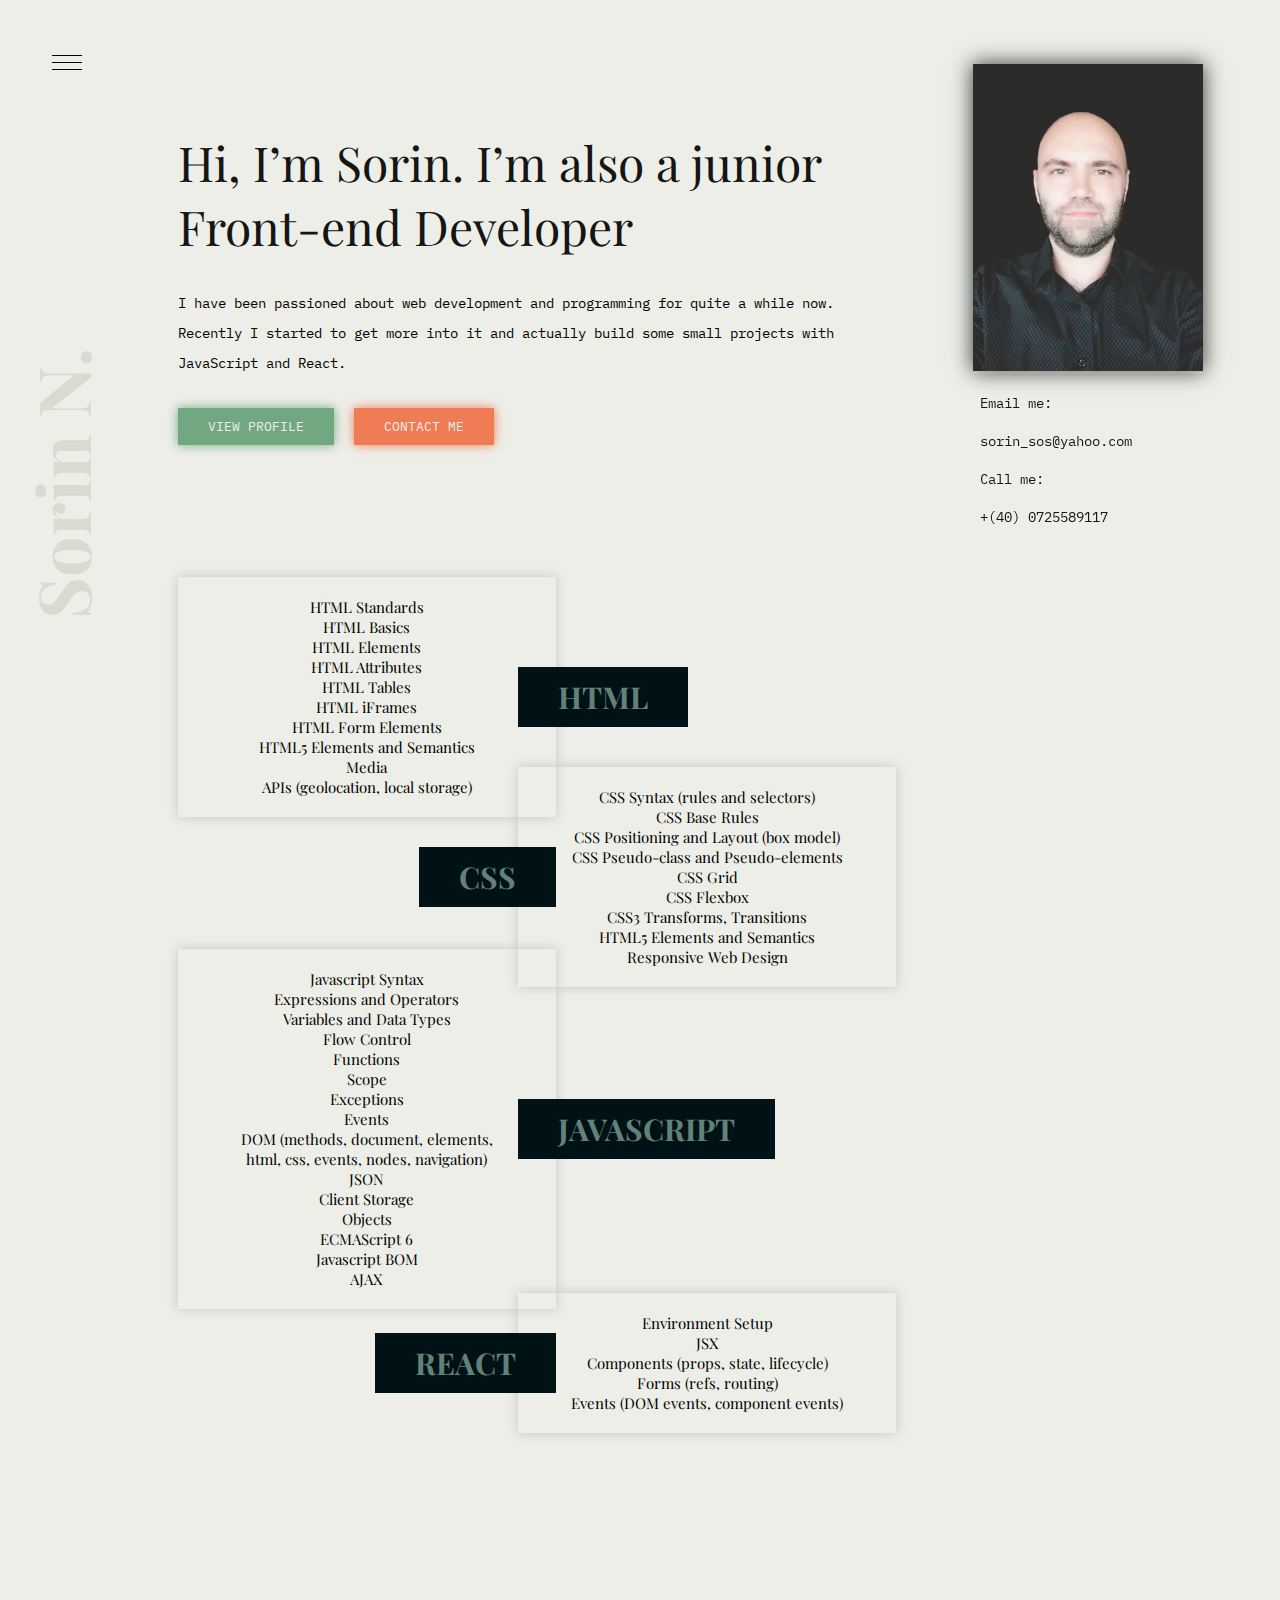
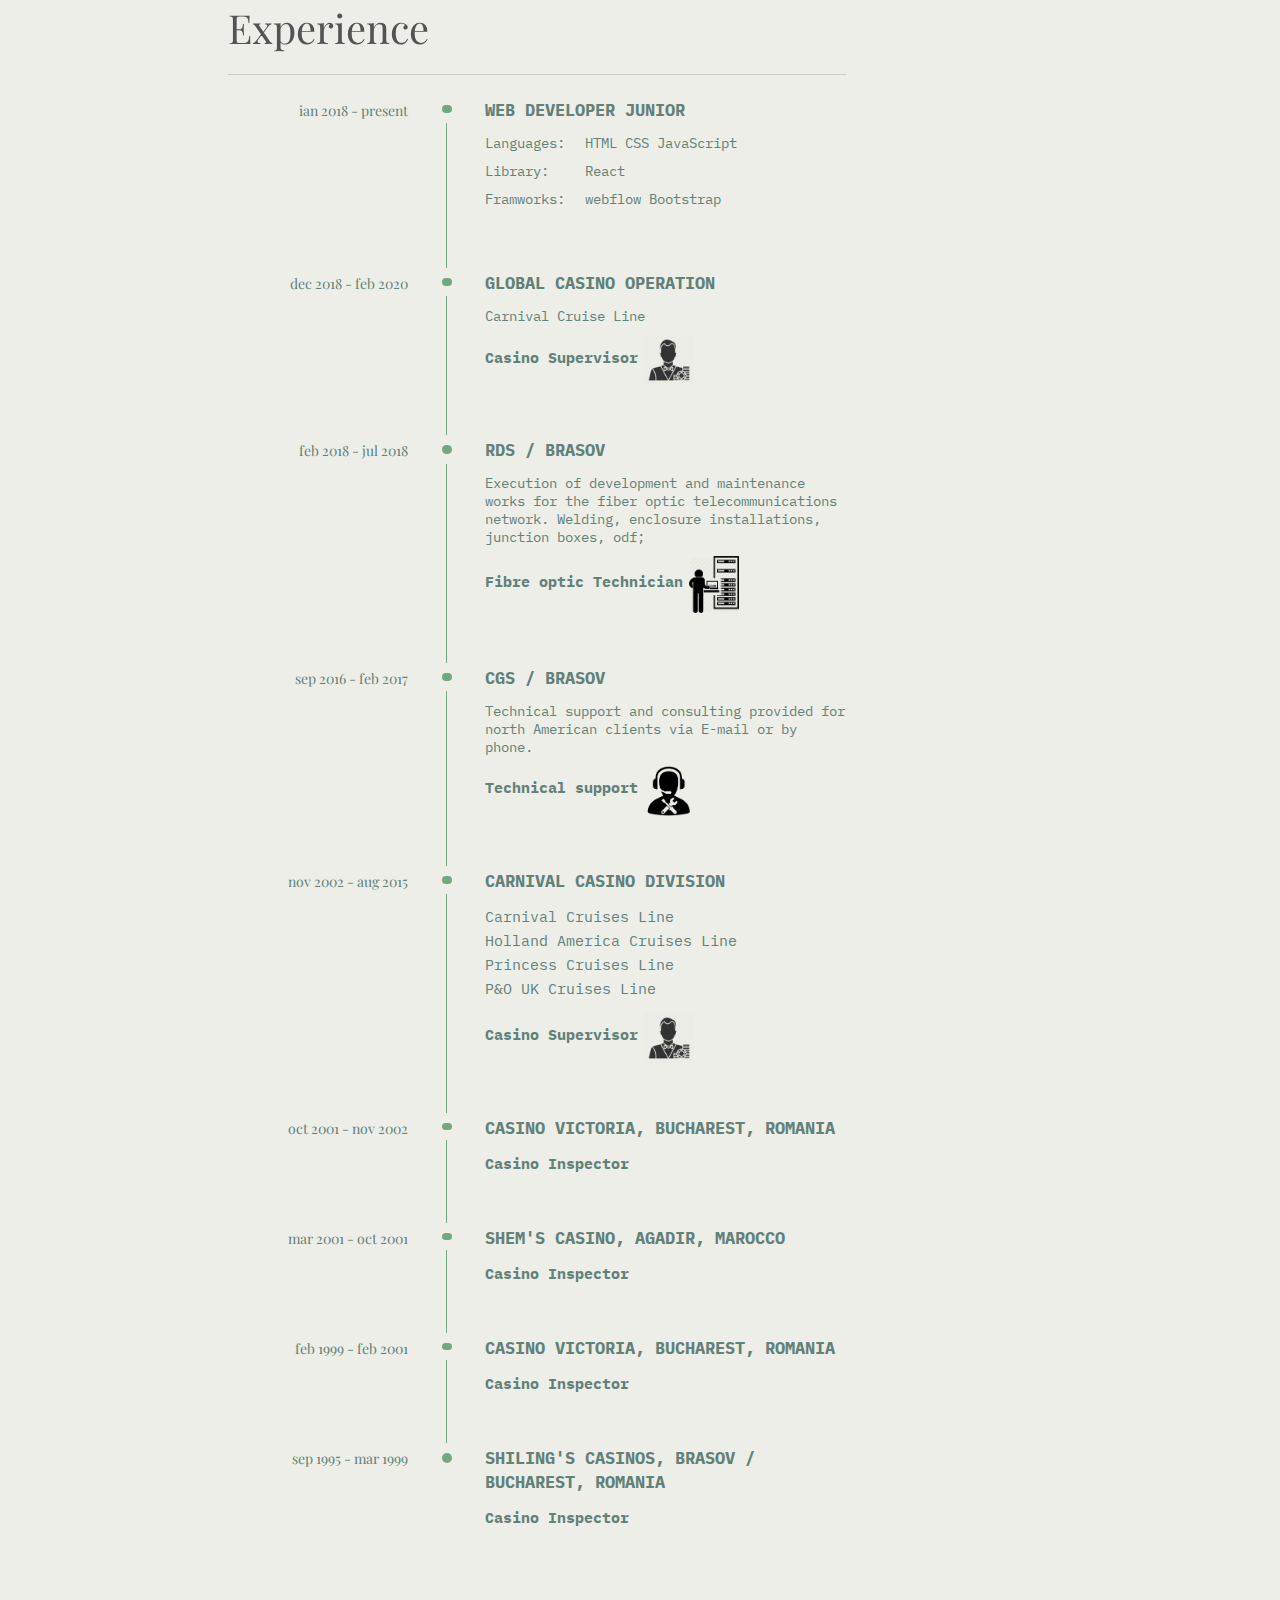
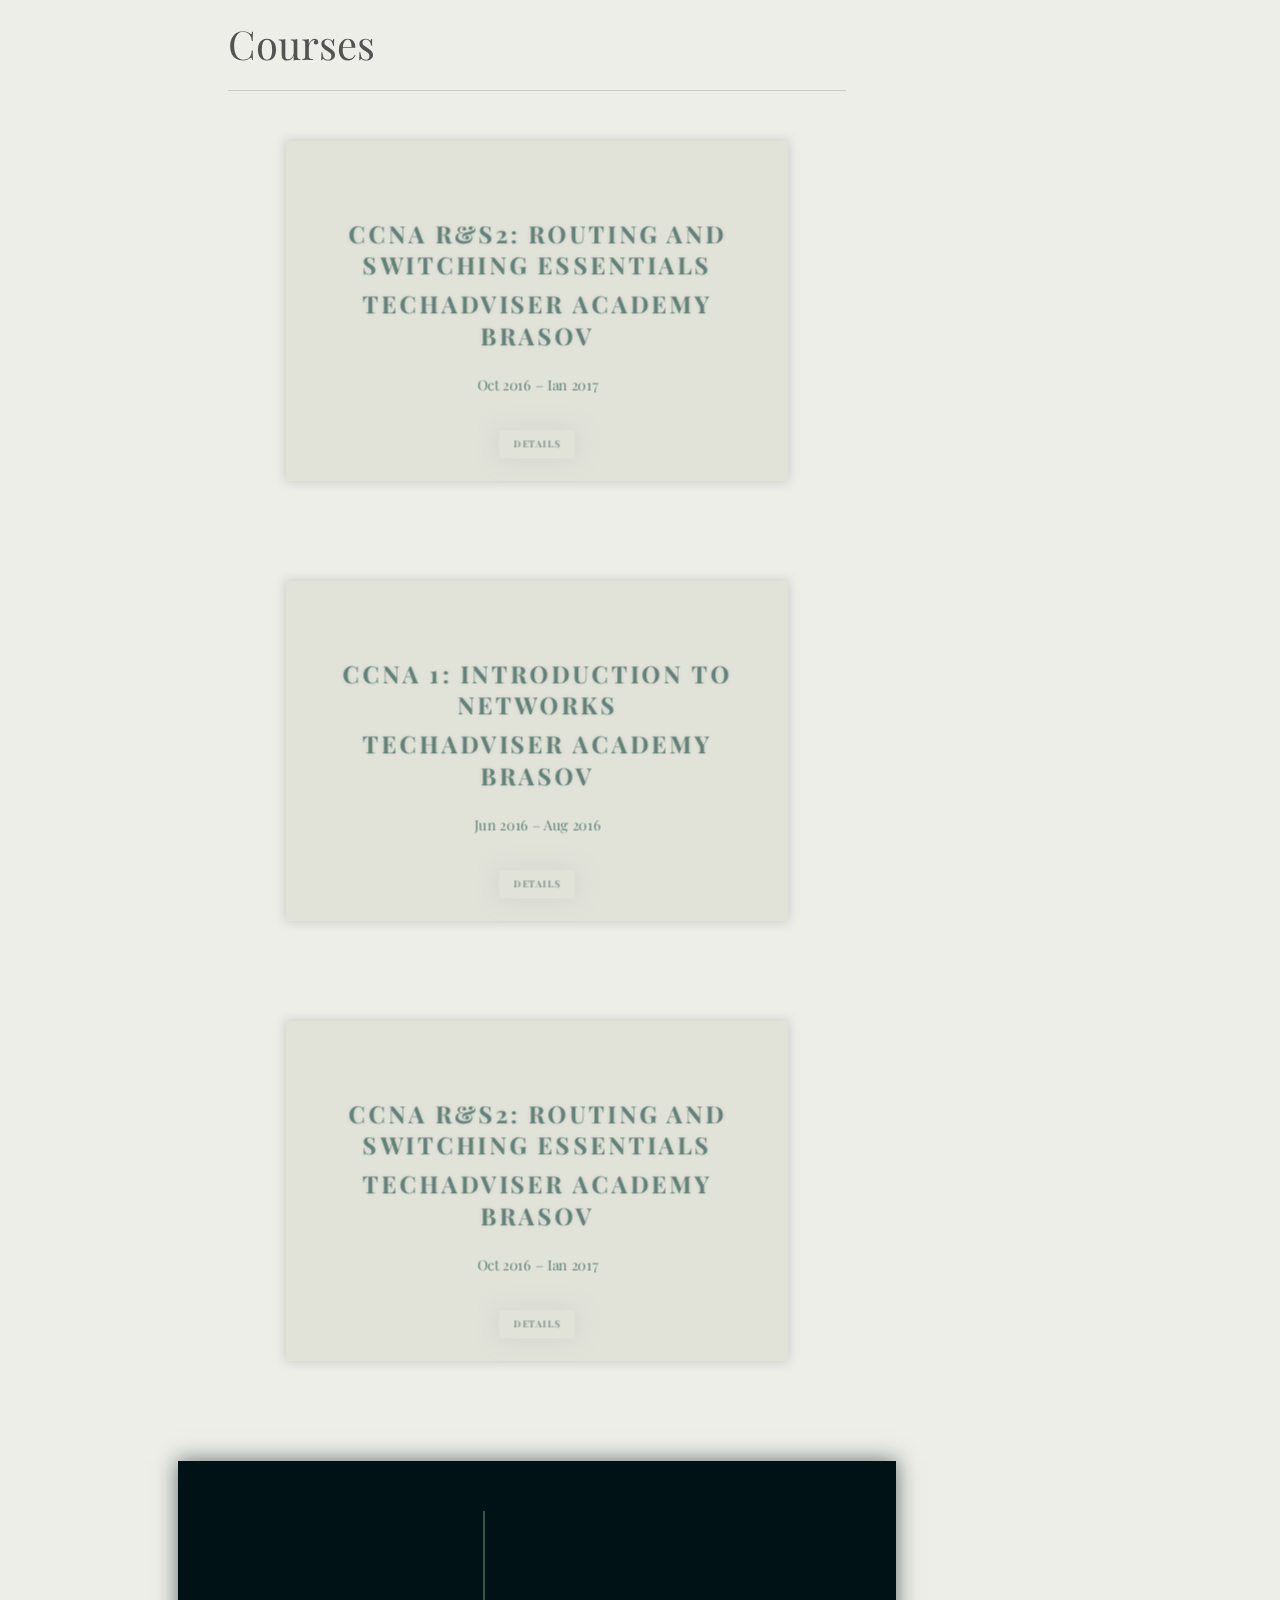
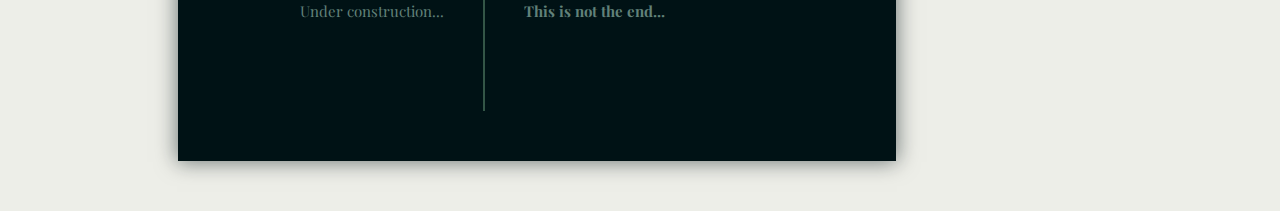
==== index.html @ 66f5b44e "first commit" ====
<!DOCTYPE html>
<html lang="en">
  <head>
    <title>Document</title>
    <meta charset="UTF-8" />
    <meta http-equiv="X-UA-Compatible" content="IE=edge" />
    <meta name="viewport" content="width=device-width, initial-scale=1.0" />
    <link rel="stylesheet" href="styles/styles.css" />
    <link rel="stylesheet" href="styles/styles-toogle-menu.css" />
    <link rel="stylesheet" href="3danimation/3d-styles.css">
    <link rel="stylesheet" href="styles/skills-styles.css">
    
    <script src="scrips.js" defer></script>
  </head>
  <body>
    <nav class="menu"> 
      <div id="menuButton" class="menu-button" >
        <span class="firstBar"></span>
        <span class="secondBar"></span>
        <span class="thirthBar"></span>
      </div>
      <ul id="menuNav" class="menu-nav-links">
        <li>
          <a href="#home">
            Home
            <div class="hover-line"></div>
          </a>
        </li>
        <li>
          <a href="#home">
            About
            <div class="hover-line"></div>
          </a>
        </li>
        <li>
          <a href="#experience">
            Experience
            <div class="hover-line"></div>
          </a>
        </li>
        <li>
          <a href="#studies">
            studies
            <div class="hover-line"></div>
          </a>
        </li>
        <li>
          <a href="#">
            Contact
            <div class="hover-line"></div>
          </a>
        </li>
        
      </ul>
      <div id="navBackground" class="nav-background"></div>
    </nav>
    <main>
      <aside class="left-block" >
        <h1>Sorin N.</h1>
      </aside>

      <section class="middle-block" id='home'>
        <header class="intro" >
          <h1 class="">
            Hi, I’m Sorin. I’m also a junior Front-end Developer  
          </h1>
          <p>
            I have been passioned about web development and programming for quite a while now. Recently I started to get more into it and actually build some small projects with JavaScript and React.
          </p>
          <div class="btn">
            <button>view profile</button>
            <button>contact me</button>
          </div>
        </header>
        <section class='skills-container'>    

          <article class="skills">
            <header class="header-container-left">
              <h1>html</h1>
            </header>
            <div class="list-container-right">
              <ul>
                <li>HTML Standards</li>
                <li>HTML Basics</li>
                <li>HTML Elements</li>
                <li>HTML Attributes</li>
                <li>HTML Tables</li>
                <li>HTML iFrames</li>
                <li>HTML Form Elements</li>
                <li>HTML5 Elements and Semantics</li>
                <li>Media</li>
                <li>APIs (geolocation, local storage)</li>
              </ul>
            </div>
          </article>

          <article class="skills">
            <header class="header-container-right">
              <h1>css</h1>
            </header>
            <div class="list-container-left">
              <ul class="css-list">
                <li>CSS Syntax (rules and selectors)</li>
                <li>CSS Base Rules</li>
                <li>CSS Positioning and Layout (box model)</li>
                <li>CSS Pseudo-class and Pseudo-elements</li>
                <li>CSS Grid</li>
                <li>CSS Flexbox</li>
                <li>CSS3 Transforms, Transitions</li>
                <li>HTML5 Elements and Semantics</li>
                <li>Responsive Web Design</li>
              </ul>
            </div>
          </article>

          <article class="skills">
            <header class="header-container-left">
              <h1>javascript</h1>
            </header>
            <div class="list-container-right">
              <ul class="javascript-list">
                <li>Javascript Syntax</li>
                <li>Expressions and Operators</li>
                <li>Variables and Data Types</li>
                <li>Flow Control</li>
                <li>Functions</li>
                <li>Scope</li>
                <li>Exceptions</li>
                <li>Events</li>
                <li>DOM (methods, document, elements, html, css, events, nodes, navigation)</li>
                <li>JSON</li>
                <li>Client Storage</li>
                <li>Objects</li>
                <li>ECMAScript 6</li>
                <li>Javascript BOM</li>
                <li>AJAX</li>
              </ul>
            </div>
          </article>

          <article class="skills">
            <header class="header-container-right">
              <h1>react</h1>
            </header>
            <div class="list-container-left">
              <ul class='react-list'>
                <li>Environment Setup</li>
                <li>JSX</li>
                <li>Components (props, state, lifecycle)</li>
                <li>Forms (refs, routing)</li>
                <li>Events (DOM events, component events)</li>
              </ul>
            </div>
          </article>

        </section>

        <div class="experience" id='experience'>
          <h2>Experience</h2>
        </div>
        <article class="work-experience">
          <div class="years">
            <p>ian 2018 - present</p>
          </div>
          <div class="time-line">
            <div class="time-line-dot"></div>
            <div class="time-line-bar"></div>
          </div>
          <div class="work-details">
            <h3>Web Developer Junior</h3>
            <div class='technologies'>
              <p>Languages:</p><P>HTML CSS JavaScript</P>
              <p>Library:</p><P>React</P>
              <p>Framworks:</p><p>webflow Bootstrap</p>
            </div>
          </div>
        </article>
        <article class="work-experience">
          <div class="years">
            <p>dec 2018 - feb 2020</p>
            
          </div>
          <div class="time-line">
            <div class="time-line-dot"></div>
            <div class="time-line-bar"></div>
          </div>
          <div class="work-details">
            <h3>Global Casino Operation</h3>
            <p>Carnival Cruise Line</p>
            <h4>Casino Supervisor</h4>
            <img src="images/sup-icon.webp" alt="">
          </div>
        </article>
        <article class="work-experience">
          <div class="years">
            <p>feb 2018 - jul 2018</p>
          </div>
          <div class="time-line">
            <div class="time-line-dot"></div>
            <div class="time-line-bar"></div>
          </div>
          <div class="work-details">
            <h3>RDS / Brasov</h3>
            <p>
              Execution of development and maintenance works for the fiber optic telecommunications
              network. Welding, enclosure installations, junction boxes, odf;
            </p>
            <h4>Fibre optic Technician</h4>
            <img src="images/server-engineer-011-256.webp" alt="">
          </div>
        </article>
        <article class="work-experience">
          <div class="years">
            <p>sep 2016 - feb 2017</p>
          </div>
          <div class="time-line">
            <div class="time-line-dot"></div>
            <div class="time-line-bar"></div>
          </div>
          <div class="work-details">
            <h3>CGS / Brasov</h3>
            <p>
              Technical support and consulting provided for north American clients via E-mail or by
              phone.
            </p>
            <h4>Technical support</h4>
            <img src="images/technical-support-icons.png" alt="">
          </div>
        </article>
        <article class="work-experience">
          <div class="years">
            <p>nov 2002 - aug 2015</p>
          </div>
          <div class="time-line">
            <div class="time-line-dot"></div>
            <div class="time-line-bar"></div>
          </div>
          <div class="work-details">
            <h3>Carnival Casino Division</h3>
            <p>
              <ul class="cruises-line-list">
                <li>Carnival Cruises Line</li>
                <li>Holland America Cruises Line</li>
                <li>Princess Cruises Line</li>
                <li>P&O UK Cruises Line</li>
              </ul>
            </p>
            <h4>Casino Supervisor</h4>
            <img src="images/sup-icon.webp" alt="">
          </div>
        </article>
        <article class="work-experience">
          <div class="years">
            <p>oct 2001 - nov 2002</p>
          </div>
          <div class="time-line">
            <div class="time-line-dot"></div>
            <div class="time-line-bar"></div>
          </div>
          <div class="work-details">
            <h3>Casino Victoria, Bucharest, Romania</h3>
            <p>
             
            </p>
            <h4>Casino Inspector</h4>
            <img src="images/casino-inspector.webp" alt="">
          </div>
        </article>
        <article class="work-experience">
          <div class="years">
            <p>mar 2001 - oct 2001</p>
          </div>
          <div class="time-line">
            <div class="time-line-dot"></div>
            <div class="time-line-bar"></div>
          </div>
          <div class="work-details">
            <h3>Shem's Casino, Agadir, Marocco</h3>
            <p>
              
            </p>
            <h4>Casino Inspector</h4>
            <img src="images/casino-inspector.webp" alt="">
          </div>
        </article>
        <article class="work-experience">
          <div class="years">
            <p>feb 1999 - feb 2001</p>
          </div>
          <div class="time-line">
            <div class="time-line-dot"></div>
            <div class="time-line-bar"></div>
          </div>
          <div class="work-details">
            <h3>Casino Victoria, Bucharest, Romania</h3>
            <p>
              
            </p>
            <h4>Casino Inspector</h4>
            <img src="images/casino-inspector.webp" alt="">
          </div>
        </article>
        <article class="work-experience">
          <div class="years">
            <p>sep 1995 - mar 1999</p>
          </div>
          <div class="time-line">
            <div class="time-line-dot"></div>
            
          </div>
          <div class="work-details">
            <h3>Shiling's Casinos, Brasov / Bucharest, Romania</h3>
            <p>

            </p>
            <h4>Casino Inspector</h4>
            <img src="images/casino-inspector.webp" alt="">
          </div>
        </article>
        <div class="experience">
          <h2>Courses</h2>
        </div>
        
        <section class="courses" id='studies'>
          <div class="wrapper">
            <div class="card">
              <input type="checkbox" id="card1" class="more" aria-hidden="true" />
              <div class="content">
                <div class="front">
                  <div class="inner">
                    <h2>CCNA R&S2: Routing and Switching Essentials</h2>
                    <h2>Techadviser Academy Brasov</h2>
                    <p>Oct 2016 – Ian 2017</p>
                    <label for="card1" class="button" aria hidden="true">Details</label>
                  </div>
                </div>
                <div class="back">
                  <div class="inner">
                    <div class="description">
                      <ul>
                        <li>Understand and describe basic switching concepts and the operation of Cisco
                          switches</li>
                        <li>Understand and describe enhanced switching technologies</li>
                        <li>Understand and describe dynamic routing protocols, distance vector routing
                          protocols and link state routing protocols</li>
                        <li>Configure and troubleshoot basic operations in a small switched and routed
                          network</li>
                        <li>Configure and troubleshootVLANs and inter-VLAN routing</li>
                        <li>Understand and describe the purpose and types of access control lists (ACLs)</li>
                        <li>Configure, monitor, and troubleshoot ACLs for IPv4 and IPv6</li>
                        <li>Understand and describe the operations and benefits of Dynamic</li>
                        <li>Host Configuration Protocol(DHCP) and Domain Name System (DNS) for IPv4
                          and IPv6</li>
                        <li>Understand and describe the operations and benefits of Network Address
                          Translation (NAT)</li>
                        <li>Configure and troubleshoot NAT operation</li>
                      </ul>
                    </div>
                    <label for="card1" class="button return" aria-hidden="true">back</label>
                  </div>
                </div>
              </div>
            </div>
          </div>
          <div class="wrapper">
            <div class="card">
              <input type="checkbox" id="card2" class="more" aria-hidden="true" />
              <div class="content">
                <div class="front">
                  <div class="inner">
                    <h2>CCNA 1: Introduction to networks</h2>
                    <h2>Techadviser Academy Brasov</h2>
                    <p>Jun 2016 – Aug 2016</p>
                    <label for="card2" class="button" aria hidden="true">Details</label>
                  </div>
                </div>
                <div
                  class="back red"
                  style="background-image: url('/images/maik-jonietz-nZcMWOKAJrY-unsplash.jpg')"
                >
                  <div class="inner">
                    <div class="description">
                      <ul>
                        <li>Understand and describe the devices and services used to support communications in data networks and the Internet</li>
                        <li>Understand and describe the role of protocol layers in data networks</li>
                        <li>Understand and describe the importance of addressing and naming schemes at
                          various layers of data networks in IPv4 and IPv6 environments</li>
                        <li>Design, calculate, and apply subnet masks and addresses to fulfil given
                          requirements in · IPv4 and IPv6 networks</li>
                        <li>Explain fundamental Ethernet concepts such as media, services, and opera6ons
                          Build a simple Ethernet network using routers and switches</li>
                        <li>Build a simple Ethernet network using routers and switches</li>
                        <li>Use Cisco command-line interface (CLI) commands to perform basic router and
                          switch configurations</li>
                        <li>Understand and describe the operations and benefits of Dynamic</li>
                        <li>Utilise common network u6li6es to verify small network opera6ons and analyse
                          data traffic</li>
                      </ul>
                    </div>
                    <label for="card2" class="button return" aria-hidden="true">back</label>
                  </div>
                </div>
              </div>
            </div>
          </div>
          <div class="wrapper">
            <div class="card">
              <input type="checkbox" id="card4" class="more" aria-hidden="true" />
              <div class="content">
                <div
                  class="front red"
                  style="background-image: url('/images/maik-jonietz-nZcMWOKAJrY-unsplash.jpg')"
                >
                  <div class="inner">
                    <h2>CCNA R&S2: Routing and Switching Essentials</h2>
                    <h2>Techadviser Academy Brasov</h2>
                    <p>Oct 2016 – Ian 2017</p>
                    <label for="card4" class="button" aria hidden="true">Details</label>
                  </div>
                </div>
                <div
                  class="back red"
                  style="background-image: url('/images/maik-jonietz-nZcMWOKAJrY-unsplash.jpg')"
                >
                  <div class="inner">
                    <div class="description">
                      <ul>
                        <li>Understand and describe basic switching concepts and the operation of Cisco
                          switches</li>
                        <li>Understand and describe enhanced switching technologies</li>
                        <li>Understand and describe dynamic routing protocols, distance vector routing
                          protocols and link state routing protocols</li>
                        <li>Configure and troubleshoot basic operations in a small switched and routed
                          network</li>
                        <li>Configure and troubleshootVLANs and inter-VLAN routing</li>
                        <li>stand and describe the purpose and types of access control lists (ACLs)</li>
                        <li>Configure, monitor, and troubleshoot ACLs for IPv4 and IPv6</li>
                        <li>Understand and describe the operations and benefits of Dynamic</li>
                        <li>Host Configuration Protocol(DHCP) and Domain Name System (DNS) for IPv4
                          and IPv6</li>
                        <li>Understand and describe the operations and benefits of Network Address
                          Translation (NAT)</li>
                        <li>Configure and troubleshoot NAT operation</li>
                      </ul>
                    </div>
                    <label for="card4" class="button return" aria-hidden="true">back</label>
                  </div>
                </div>
              </div>
            </div>
          </div> 
        </section>
        
        <footer class="page-footer">
          
        </footer>
        <template class="template">
          <div class='footer-content'>
            <div class="footer-pic"></div>
            <div class="line-between"></div>
            <div class="footer-contact">
              <div class='email-details'>Email me:
                <a href="mailto:sorin_sos@yahoo.com?subject=subject">
                  sorin_sos@yahoo.com
                  <div class="hover-line"></div>
                </a>
              </div>
              <div class='phone-details'>Call me:
                <a href="tel:40725589117">
                  +(40) 0725589117
                <div class="hover-line"></div>
                </a>
              </div>
            </div>
          </div>
        </template>

        <template class="template1">
          <div class='footer-content'>
            <p>Under construction...</p>
            <div class="line-between"></div>
            <h2 class="footer-contact">
              This is not the end...
            </h2>
          </div>
        </template>

      </section>

      <aside class="right-block">
        <div class="cv-pic">
          <img src="images/Sorin N. C.V. pic.png" alt="" />
          <div class="overlay"></div>
        </div>
        <div class="contact">
          <div>Email me:</div>
          <a href="mailto:sorin_sos@yahoo.com?subject=subject">
            sorin_sos@yahoo.com
            <div class="hover-line"></div>
          </a>
          <div>Call me:</div>
          <a href="tel:40725589117">
            +(40) 0725589117
            <div class="hover-line"></div>
          </a>
        </div>
      </aside>

    </main>
  </body>
</html>
---- styles/styles.css ----
@import url('https://fonts.googleapis.com/css2?family=IBM+Plex+Mono&display=swap');
@import url('https://fonts.googleapis.com/css2?family=Playfair+Display&display=swap');
* {
  margin: 0;
  padding: 0;
  box-sizing: border-box;
}
html {
  font-size: 10px;
  scroll-behavior: smooth;
}
body {
  background-color: #edeee8;
  font-family: 'Playfair Display', serif;
  margin: 0 auto;
  font-size: 10px;
  scroll-behavior: smooth;
}
a {
  position: relative;
  text-decoration: none;
  color: #151515;
}
ul li {
  list-style: none;
}
.menu {
  position: fixed;
  display: flex;
  margin: 2.5vw;
  align-items: center;
  z-index: 1;
}
.menu-button {
  display: flex;
  flex-direction: column;
  justify-content: center;
  align-items: center;
  padding: 20px;
  z-index: 2;
}
.menu-button span {
  flex-basis: 1px;
  width: 30px;
  background-color: black;
  margin: 3px 0;
  transition: all 0.5s;
}
.menu-nav-links {
  display: grid;
  grid-template-columns: repeat(6, auto);
  grid-gap: 20px;
  align-items: center;
  justify-content: center;
  list-style-type: none;
  overflow: hidden;
  width: 0%;
  opacity: 0;
  transition: all 0.7s;
  z-index: 3;
}
.menu-nav-links a {
  display: block;
  text-transform: uppercase;
  font-size: 1.3rem;
  letter-spacing: 1px;
}
.nav-background {
  position: absolute;
  left: 0%;
  top: 0%;
  right: 0%;
  bottom: 0%;
  background-color: #ffffff;
  box-shadow: 0 8px 24px 0 #0000001f;
  opacity: 0;
  transition: all 0.5s;
  width: 0;
}
/* ============== main section =============== */
main {
  display: grid;
  grid-template-columns: 10% 60% 30%;
}

/* ============== left block ===============*/

.left-block {
  /* position */
  position: sticky;
  top: 0;
  display: flex;
  flex-direction: column;
  place-items: center;

  /* box model */
  height: 80vh;
  padding: 3vw;
}
.left-block h1 {
  /* display & box model */
  width: 100vh;
  height: 8vw;
  margin-top: 80px;
  transform: rotate(-90deg);
  /* text */
  font-size: 7.2rem;

  /* colors */
  color: #d9dbd0;
}
/* ============== right block ===============*/
.right-block {
  position: sticky;
  top: 0;
  padding: 5vw;
  height: 80vh;
}
.cv-pic {
  position: relative;
  width: 90%;
  margin: 0 auto;
}
.cv-pic img {
  width: 100%;
  box-shadow: 0px 0px 20px 1px #414442;
}
.overlay {
  position: absolute;
  top: 0;
  left: 0;
  right: 0;
  bottom: 0;
  background-color: #d9dbd033;
  transition: all 0.5s;
}
.cv-pic:hover .overlay {
  background-color: #d9dbd000;
  left: 100%;
}
.contact {
  display: grid;
  gap: 20px;
  margin: 20px;
  font-size: 1.4rem;
  font-family: 'IBM Plex Mono', monospace;
  color: #151515;
  justify-items: baseline;
}

/* ============== middle content =============== */

.middle-block {
  padding: 100px 0 50px 50px;
}

.intro > h1 {
  margin: 30px 0;
  font-size: 4.8rem;
  font-weight: 100;
  color: #151515;
  font-family: 'Playfair Display', serif;
}
.intro p {
  margin: 30px 0;
  font-size: 1.4rem;
  line-height: 3rem;
  font-family: 'IBM Plex Mono', monospace;
}
.btn {
  display: flex;
  flex-flow: row nowrap;
  margin-top: 20px;
}
.btn button {
  padding: 10px 30px;
  font-size: 1.3rem;
  font-family: 'IBM Plex Mono', monospace;
  color: #edeee8;
  text-transform: uppercase;
  transition: 0.5s;
  border: none;
}
.btn button:first-child {
  margin-right: 20px;
  background-color: #71a882;
  box-shadow: 0px 0px 10px 0px #71a882;
}
.btn button:last-child {
  background-color: #ef7c54;
  box-shadow: 0px 0px 10px 0px #ef7c54;
}
.btn button:hover {
  background-color: #ffffff;
  color: #151515;
  box-shadow: 0px 0px 5px 0px #ffffff;
  transform: scale(0.9, 0.9);
}

.experience h2 {
  position: relative;
  color: #535353;
  padding: 20px 0;
  margin: 20px 50px;
  font-weight: 400;
  font-size: 4rem;
  border-bottom: 1px solid #ccc;
}
.work-experience {
  display: grid;
  grid-auto-columns: 1fr;
  grid-column-gap: 16px;
  grid-template-areas: 'Date At Timeline ';
  grid-template-columns: 2fr 0.5fr 4fr;
  margin: 0 50px;
  color: #618179;
}
.years {
  grid-area: Date;

  padding-top: 6px;
  padding-bottom: 6px;
  font-size: 1.4rem;
  line-height: 20px;
  text-align: right;
  align-self: start;
  justify-self: stretch;
}

.time-line {
  grid-area: At;
  display: flex;
  flex-direction: column;
  justify-self: center;
  align-items: center;
  align-self: stretch;
  background-color: #edeee8;
}

.time-line-dot {
  width: 10px;
  height: 10px;
  border-radius: 5px;
  background-color: #71a882;
  margin-top: 10px;
}
.time-line-bar {
  background-color: #71a882;
  width: 1px;
  height: 100%;
  margin-top: 10px;
}
.work-details {
  grid-area: Timeline;
  font-family: 'IBM Plex Mono', monospace;
  padding-bottom: 50px;
}
.work-details .technologies {
  display: grid;
  grid-template-columns: 100px auto;
  grid-template-rows: auto auto;
}

.work-details .technologies img {
  width: 100px;
}
.work-details h3 {
  margin: 3px 0 12px;
  font-size: 1.7rem;
  line-height: 2.4rem;
  text-transform: uppercase;
}
.work-details P {
  font-size: 1.4rem;
  margin-bottom: 10px;
}
.work-details .cruises-line-list {
  font-size: 1.5rem;
  line-height: 2.4rem;
  margin-bottom: 12px;
}
.work-details h4 {
  display: inline-block;
  padding-top: 2px;

  font-size: 1.5rem;
  font-weight: 900;
}
.work-details img {
  width: 50px;
  vertical-align: middle;
}
/* ===== footer ==========*/

.page-footer .footer-content {
  display: grid;
  grid-template-columns: 1fr 4fr 0.25fr 1fr 0.25fr 6fr 1fr;
  grid-template-rows: 1fr 6fr 1fr;
  background-color: #001215;
  color: #618179;
  min-height: 300px;
  place-content: center;
  box-shadow: 0px 0px 20px 1px #00121588;
}
.footer-content .footer-pic {
  background-image: url('/images/Sorin N. C.V. pic.png');
  background-repeat: no-repeat;
  background-size: contain;
  background-position: right;
  grid-column: 2;
  grid-row: 2;
}
.footer-content p {
  grid-column: 2;
  grid-row: 2;
  align-self: center;
  text-align: right;
  font-size: 1.5rem;
}
.footer-content .line-between {
  grid-column: 4;
  grid-row: 1 / -1;
  background-color: #71a88275;
  width: 2px;
  margin: 50px auto;
}
.footer-contact,
.footer-content h2 {
  grid-column: 6;
  grid-row: 2;
  font-size: 1.5rem;
  align-self: center;
  text-align: left;
}
.email-details,
.phone-details {
  padding: 10px 20px 10px 0;
}
.footer-contact a {
  color: #618179;
}
.footer-contact .hover-line {
  background-color: #71a88275;
}
@media screen and (max-width: 1200px) {
  .intro > h1 {
    font-size: 4vw;
  }
  .work-experience {
    margin: 0;
  }
}
@media screen and (max-width: 900px) {
  main {
    grid-template-columns: 10% 90%;
  }
  .intro p {
    font-size: 1.2rem;
    line-height: 2rem;
  }
  .right-block {
    display: none;
  }
  .right-block {
    display: none;
  }
  .left-block h1 {
    font-size: 9vw;
  }
  .middle-block {
    padding: 50px;
  }
  .btn {
    justify-content: center;
  }
}
@media screen and (max-width: 700px) {
  .line-between,
  .footer-pic {
    display: none;
  }
  .page-footer .footer-content {
    display: flex;
    place-content: center;
  }
}
@media screen and (max-width: 600px) {
  main {
    display: block;
  }
  .middle-block {
    padding: 50px 10px;
  }
  .left-block {
    display: none;
  }
  .menu {
    max-width: 100%;
    margin: 5px 0 0 5px;
  }
  .menu-button {
    background-color: #ffffff;
    border-radius: 50%;
  }
  .menuTop a {
    letter-spacing: 1px;
  }
}
---- styles/styles-toogle-menu.css ----
.close-menu span:nth-child(1) {
  transform: rotate(-36deg) translate3D(-3px, 6px, 0px);
}
.close-menu span:nth-child(2) {
  opacity: 0;
}
.close-menu span:nth-child(3) {
  transform: rotate(36deg) translate3D(-5px, -6px, 0px);
}
.menu-top-visible,
.nav-background-visible {
  opacity: 1;
  width: 100%;
}

/*========== hover line ==========*/

.hover-line {
  position: absolute;
  bottom: 0;
  left: 0;
  right: 0;
  height: 1px;
  width: 0;
  background-color: black;
  transition: all 0.5s ease-out;
  overflow: hidden;
}
a:hover > .hover-line {
  width: 100%;
}
---- 3danimation/3d-styles.css ----
.wrapper {
  font-family: 'Playfair Display', sans-serif;
  display: flex;
  flex-flow: row wrap;
  justify-content: center;
  color: #618179;
  margin: 50px 0 100px;
}
.card {
  min-width: 70%;
  height: 340px;
  perspective: 1500px;
}
.card .content {
  position: relative;
  width: 100%;
  height: 100%;
  transform-style: preserve-3d;
  transition: transform 1s cubic-bezier(0.75, 0, 0.85, 1);
}
.more {
  display: none;
}
.more:checked ~ .content {
  transform: rotateY(180deg);
}
.front,
.back {
  position: absolute;
  top: 0;
  left: 0;
  width: 100%;
  height: 100%;
  backface-visibility: hidden;
  transform-style: preserve-3d;
  border-radius: 6px;
}

.front .inner,
.back .inner {
  height: 100%;
  display: grid;
  padding: 1.5em;
  transform: translateZ(80px) scale(0.9);
}
.front,
.back {
  background-size: cover;
  background-position: center center;
}
.front:after,
.back:before {
  content: '';
  position: absolute;
  top: 0;
  left: 0;
  width: 100%;
  height: 100%;
  display: block;
  backface-visibility: hidden;
  background-color: #e1e3d9;
  box-shadow: 0 0 10px 1px #ccc;
}
.front .inner {
  grid-template-rows: 3fr 1fr 1fr 1fr 2fr 1fr;
  justify-items: center;
}
.front h2 {
  grid-row: 2;
  margin-bottom: 0.3em;
  text-transform: uppercase;
  letter-spacing: 3px;
  font-weight: 700;
  text-shadow: 0 0 6px #0000001a;
  font-size: 2.5rem;
  text-align: center;
}
.front h2:nth-child(2) {
  grid-row: 3;
}
.front p {
  grid-row: 5;
  font-size: 1.5rem;
}
/* ===== back ========= */
.back {
  transform: rotateY(180deg);
}

.back .inner {
  grid-template-rows: 1fr 14fr 1fr;
  grid-column-gap: 0.8em;
  justify-items: center;
}
.back .description {
  grid-row: 2;
  font-size: 1.5rem;
  border-radius: 5px;
  font-weight: 600;
  line-height: 1.4em;
  overflow: auto;
  padding-right: 10px;
}
.description ul li {
  list-style: disc;
  margin-left: 20px;
}
.back .button {
  grid-column: 1/-1;
  justify-self: center;
}
.button {
  grid-row: -1;
  text-transform: uppercase;
  letter-spacing: 1px;
  font-weight: 600;
  cursor: pointer;
  display: block;
  padding: 0 1.5em;
  height: 3em;
  line-height: 2.8em;
  min-width: 3em;
  background-color: transparent;
  box-shadow: 0 0 20px 1px #c9c9c9d2;
  color: #798683;
  border-radius: 4px;
  text-align: center;
  backface-visibility: hidden;
  transition: 0.3s ease-in-out;
  box-shadow: 0 0 20px 1px #c9c9c980;
}
.button:hover {
  background-color: #fff;
}
@media screen and (max-width: 1200px) {
  .card {
    width: 100%;
  }
}
---- styles/skills-styles.css ----
.skills-container {
  display: grid;
  grid-template-rows: 2fr 5fr 3fr 2fr 3.5fr;
}
.skills-container .skills:nth-child(1) {
  grid-row: 1 / 3;
  grid-column: 1 / -1;
}
.skills-container .skills:nth-child(2) {
  grid-row: 2 / 4;
  grid-column: 1 / -1;
}
.skills-container .skills:nth-child(3) {
  grid-row: 3 / 5;
  grid-column: 1 / -1;
}
.skills-container .skills:nth-child(4) {
  grid-row: 4 / 6;
  grid-column: 1 / -1;
}
.skills {
  display: grid;
  grid-template-columns: 0.25fr 2fr 0.25fr 2fr 0.25fr;
  grid-template-rows: 0.5fr 3fr 0.5fr;
  align-items: center;
}
.skills .header-container-right {
  grid-column: 2 / 4;
  grid-row: 1 / -1;
  font-size: 3rem;
  text-align: right;
}
.skills .header-container-right h1,
.skills .header-container-left h1 {
  display: inline-block;
  position: relative;
  background-color: #001215;
  color: #618179;
  z-index: 1;
  padding: 10px 40px;
  font-size: 3rem;
  text-transform: uppercase;
}
.skills .list-container-left {
  grid-column: 3 / -1;
  grid-row: 1 / -1;
  font-size: 1.5rem;
  box-shadow: 0px 0px 10px 1px #ccc;
  padding: 20px 50px;
  text-align: center;
}
.skills .header-container-left {
  grid-column: 3 / -2;
  grid-row: 1 / -1;
}
.skills .list-container-right {
  grid-column: 1 / 4;
  grid-row: 1 / -1;
  font-size: 1.5rem;
  box-shadow: 0 0 10px 1px #ccc;
  padding: 20px 50px;
  text-align: center;
}
@media screen and (max-width: 1200px) {
  .skills-container {
    display: flex;
    flex-direction: column;
    margin: 50px 0;
  }
  .skills {
    margin: 20px 0;
    display: flex;
    flex-direction: column;
    align-items: stretch;
  }
  .skills .header-container-right {
    grid-row: 1;
    grid-column: 1;
    text-align: center;
    transform: translateY(20px);
  }
  .skills .header-container-left {
    grid-row: 2;
    grid-column: 1;
    text-align: center;
    transform: scale(1.1, 1.1) translate(0px, 25px);
  }
  .header-container-left h1,
  .header-container-right h1 {
    box-shadow: 0 0 20px 5px #9b9b9b;
  }
  .skills .list-container-right {
    grid-row: 2;
    grid-column: 1;
    padding-top: 40px;
  }
  .skills .list-container-left {
    grid-row: 3;
    grid-column: 1;
    padding-top: 40px;
  }
}

.reveal {
  opacity: 0;
  visibility: hidden;
  will-change: transform, opacity;
}
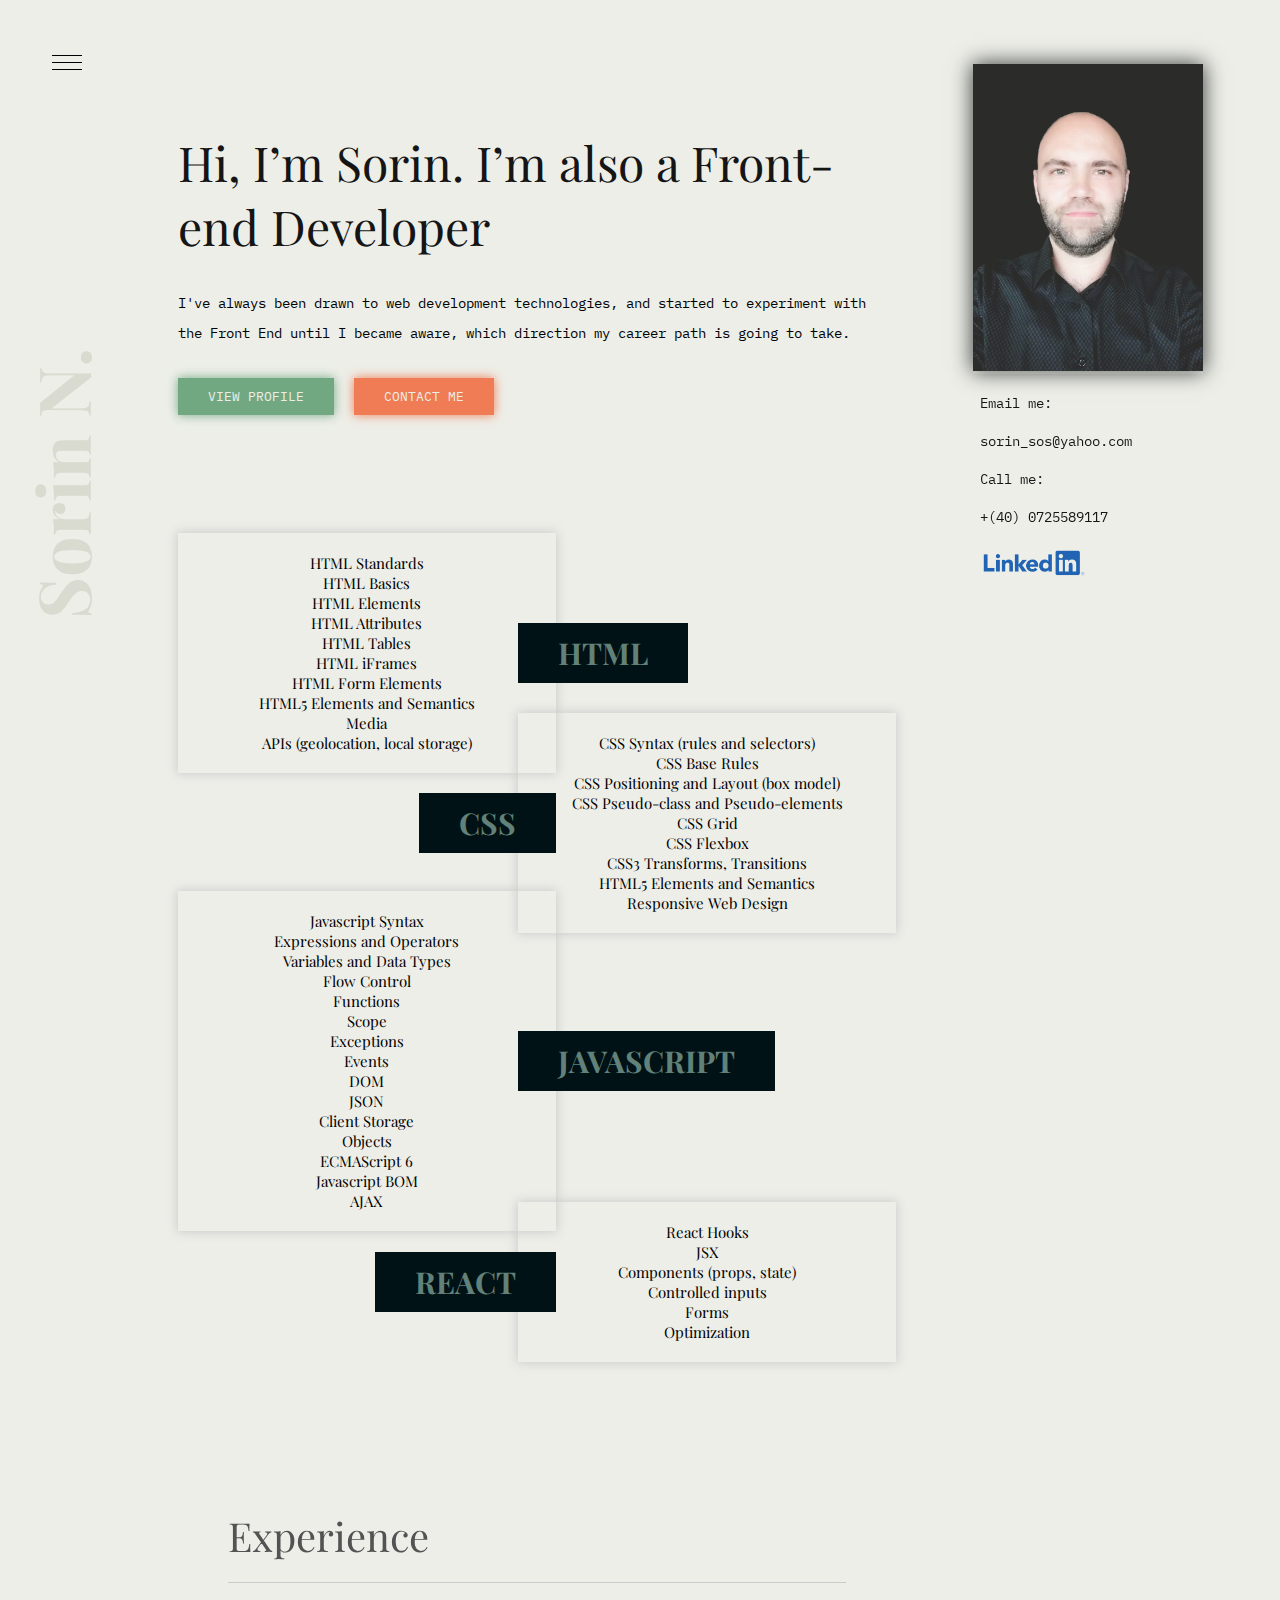
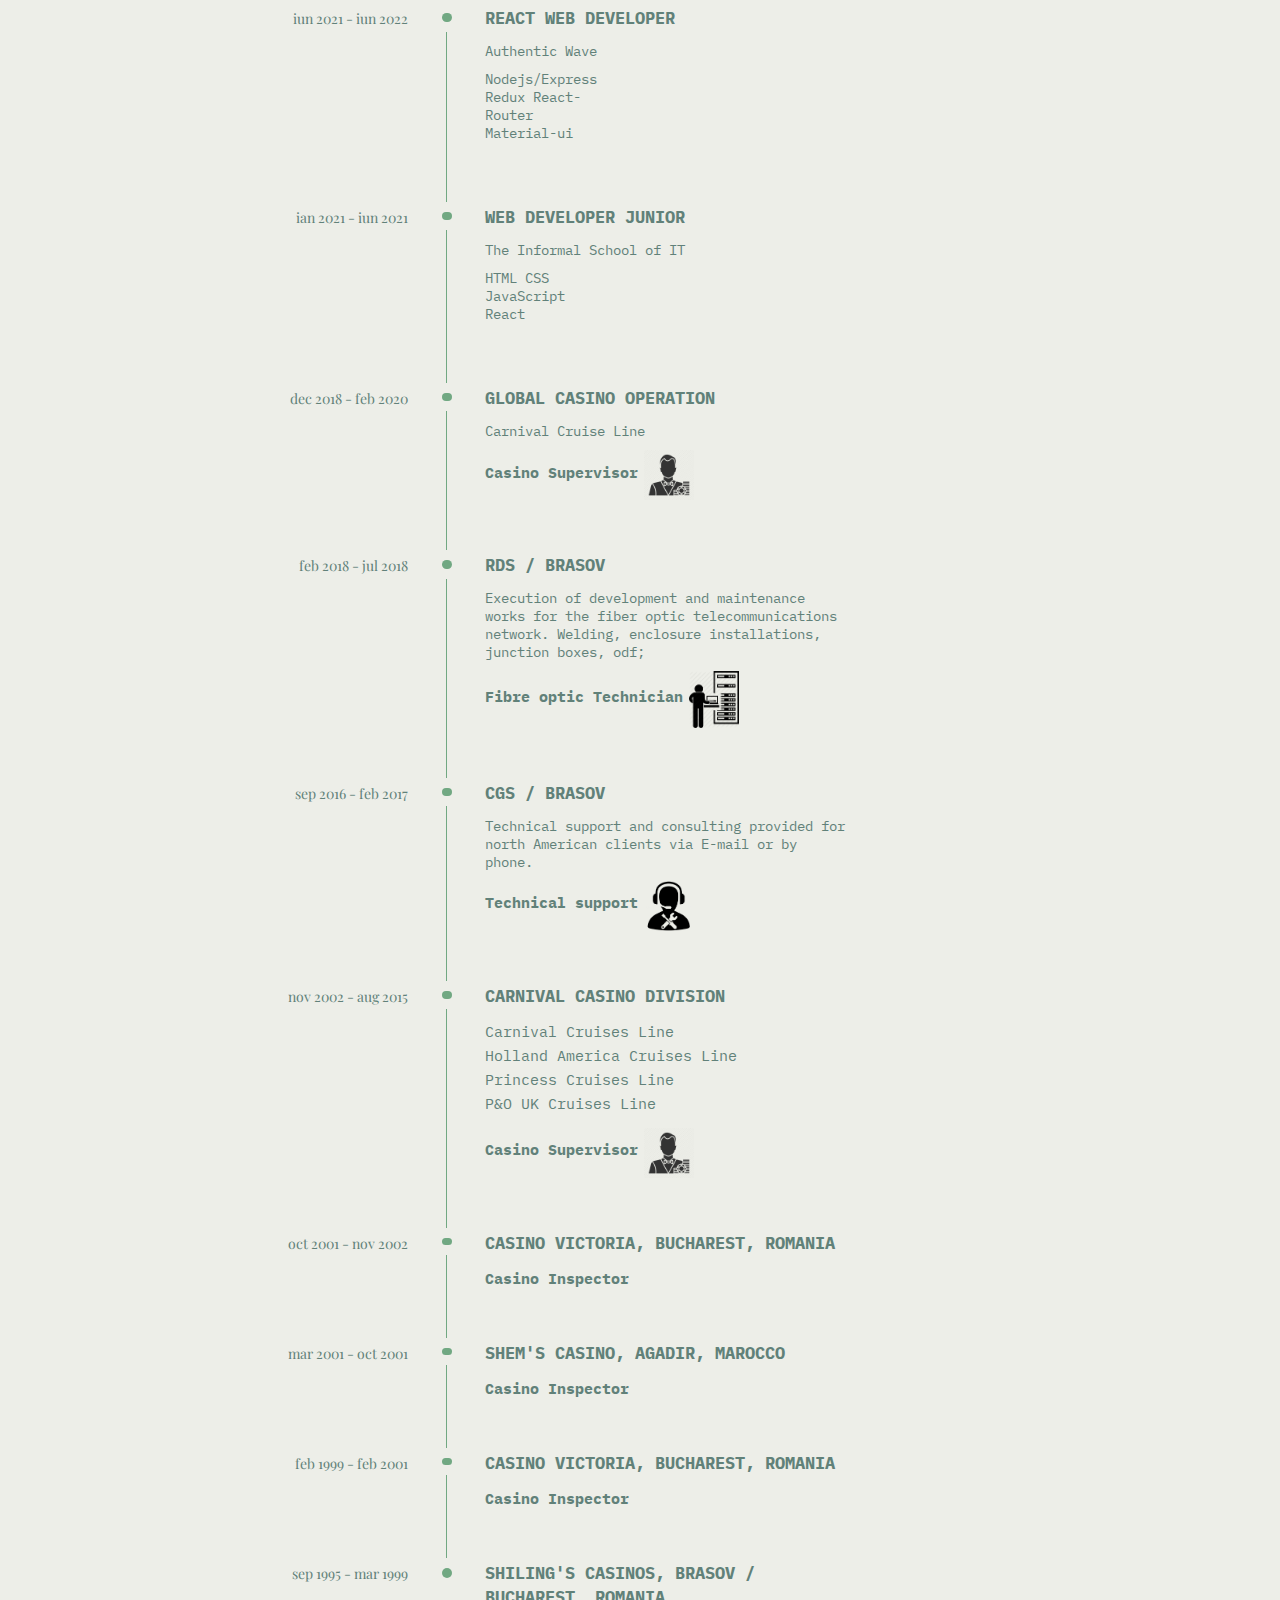
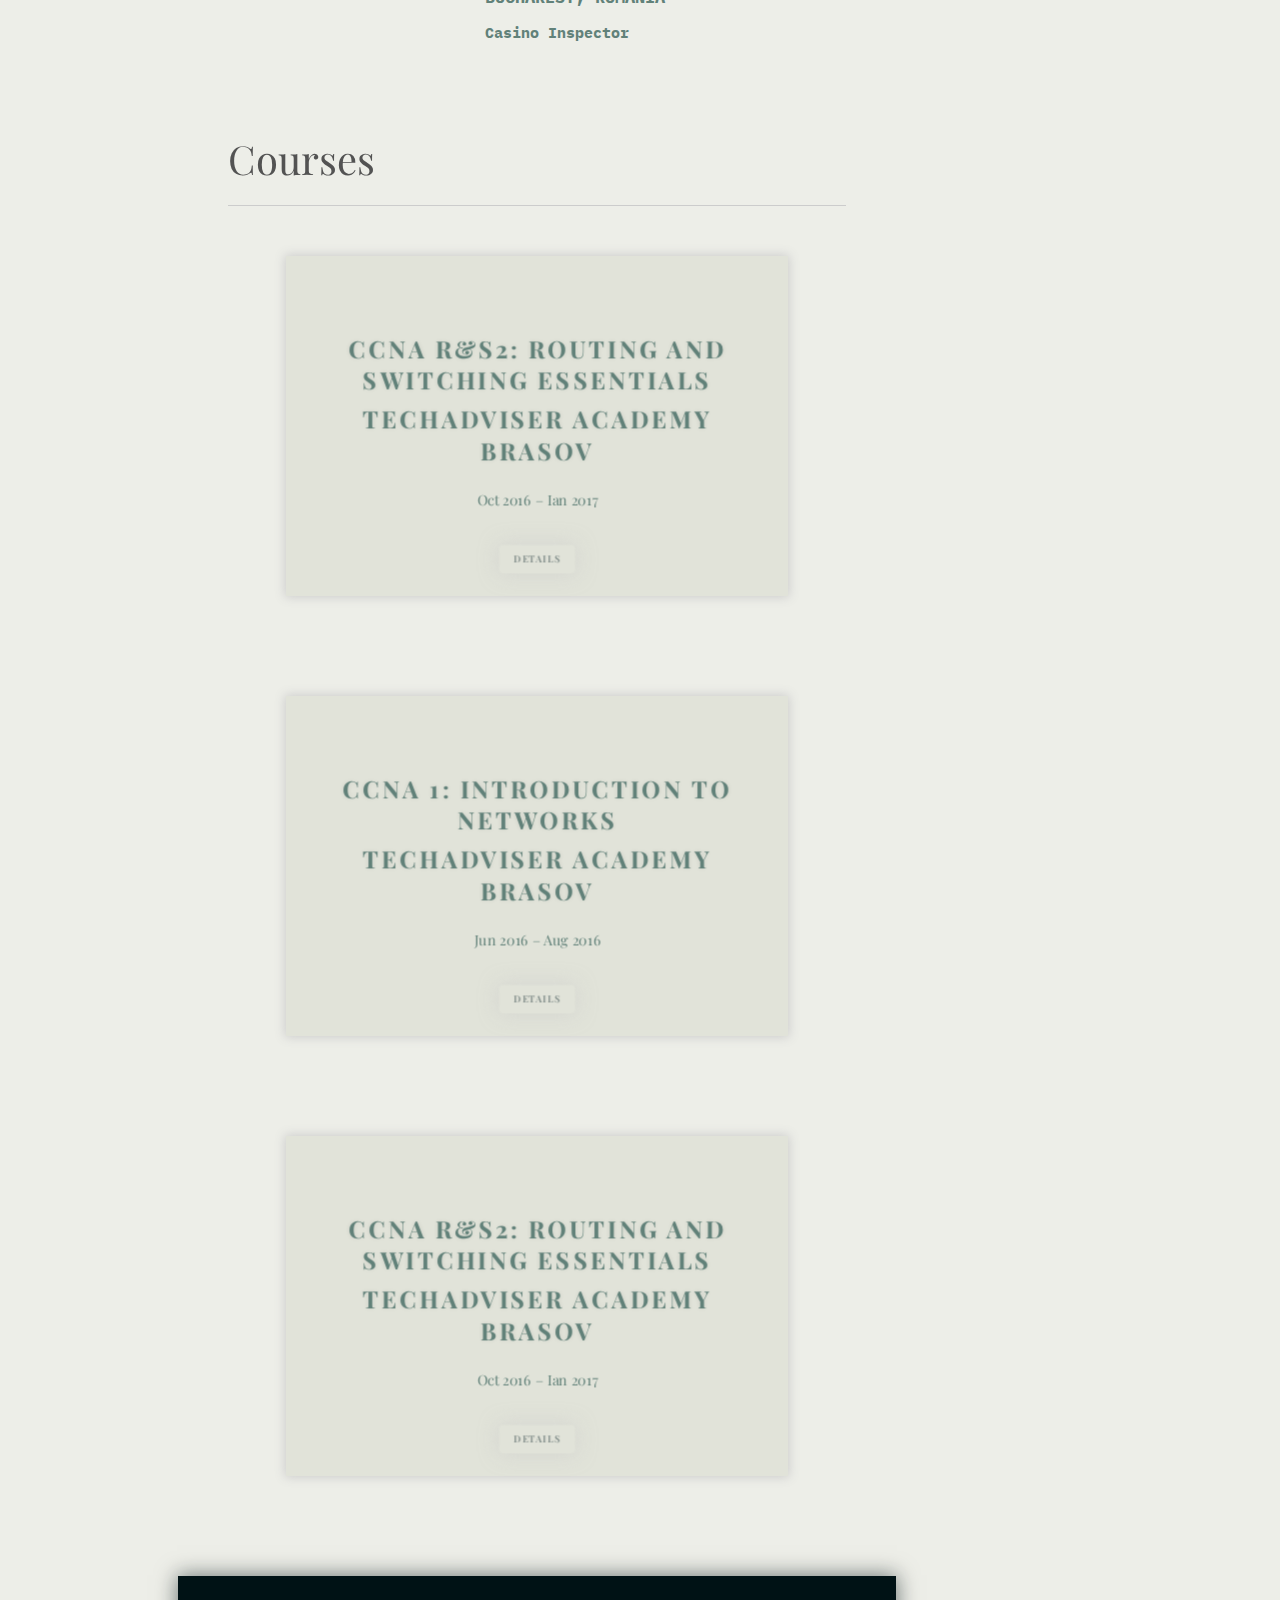
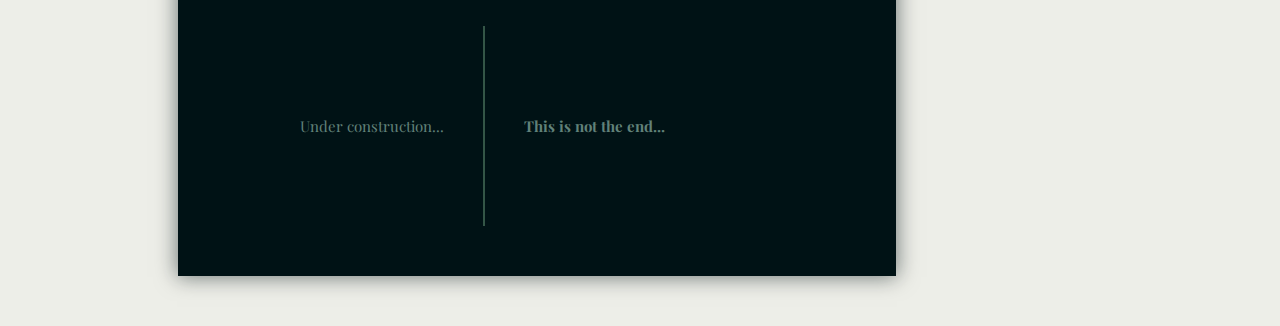
==== commit f62c5b65: "update experience" ====
--- a/index.html
+++ b/index.html
@@ -62,10 +62,10 @@
       <section class="middle-block" id='home'>
         <header class="intro" >
           <h1 class="">
-            Hi, I’m Sorin. I’m also a junior Front-end Developer  
+            Hi, I’m Sorin. I’m also a Front-end Developer  
           </h1>
           <p>
-            I have been passioned about web development and programming for quite a while now. Recently I started to get more into it and actually build some small projects with JavaScript and React.
+            I've always been drawn to web development technologies, and started to experiment with the Front End until I became aware, which direction my career path is going to take.
           </p>
           <div class="btn">
             <button>view profile</button>
@@ -127,7 +127,7 @@
                 <li>Scope</li>
                 <li>Exceptions</li>
                 <li>Events</li>
-                <li>DOM (methods, document, elements, html, css, events, nodes, navigation)</li>
+                <li>DOM</li>
                 <li>JSON</li>
                 <li>Client Storage</li>
                 <li>Objects</li>
@@ -144,11 +144,12 @@
             </header>
             <div class="list-container-left">
               <ul class='react-list'>
-                <li>Environment Setup</li>
+                <li>React Hooks</li>
                 <li>JSX</li>
-                <li>Components (props, state, lifecycle)</li>
-                <li>Forms (refs, routing)</li>
-                <li>Events (DOM events, component events)</li>
+                <li>Components (props, state)</li>
+                <li>Controlled inputs</li>
+                <li>Forms</li>
+                <li>Optimization</li>
               </ul>
             </div>
           </article>
@@ -160,7 +161,23 @@
         </div>
         <article class="work-experience">
           <div class="years">
-            <p>ian 2018 - present</p>
+            <p>iun 2021 - iun 2022</p>
+          </div>
+          <div class="time-line">
+            <div class="time-line-dot"></div>
+            <div class="time-line-bar"></div>
+          </div>
+          <div class="work-details">
+            <h3>React Web Developer</h3>
+            <p>Authentic Wave</p>
+            <div class='technologies'>
+              <P>Nodejs/Express Redux React-Router Material-ui</P>
+            </div>
+          </div>
+        </article>
+        <article class="work-experience">
+          <div class="years">
+            <p>ian 2021 - iun 2021</p>
           </div>
           <div class="time-line">
             <div class="time-line-dot"></div>
@@ -168,10 +185,9 @@
           </div>
           <div class="work-details">
             <h3>Web Developer Junior</h3>
+            <p>The Informal School of IT</p>
             <div class='technologies'>
-              <p>Languages:</p><P>HTML CSS JavaScript</P>
-              <p>Library:</p><P>React</P>
-              <p>Framworks:</p><p>webflow Bootstrap</p>
+              <P>HTML CSS JavaScript React</P>
             </div>
           </div>
         </article>
@@ -503,6 +519,9 @@
             +(40) 0725589117
             <div class="hover-line"></div>
           </a>
+          <a href="https://www.linkedin.com/in/sorin-nemtanu/">
+            <img src="./images/hd-linkedin-official-logo-transparent-background-31623962207jz85kqlqot-removebg-preview.png" alt="">
+          </a>
         </div>
       </aside>
 
--- a/styles/styles.css
+++ b/styles/styles.css
@@ -147,7 +147,9 @@
   color: #151515;
   justify-items: baseline;
 }
-
+.contact a:last-child img {
+  width: 50%;
+}
 /* ============== middle content =============== */
 
 .middle-block {
@@ -398,10 +400,10 @@
     max-width: 100%;
     margin: 5px 0 0 5px;
   }
-  .menu-button {
+  /* .menu-button {
     background-color: #ffffff;
     border-radius: 50%;
-  }
+  } */
   .menuTop a {
     letter-spacing: 1px;
   }
